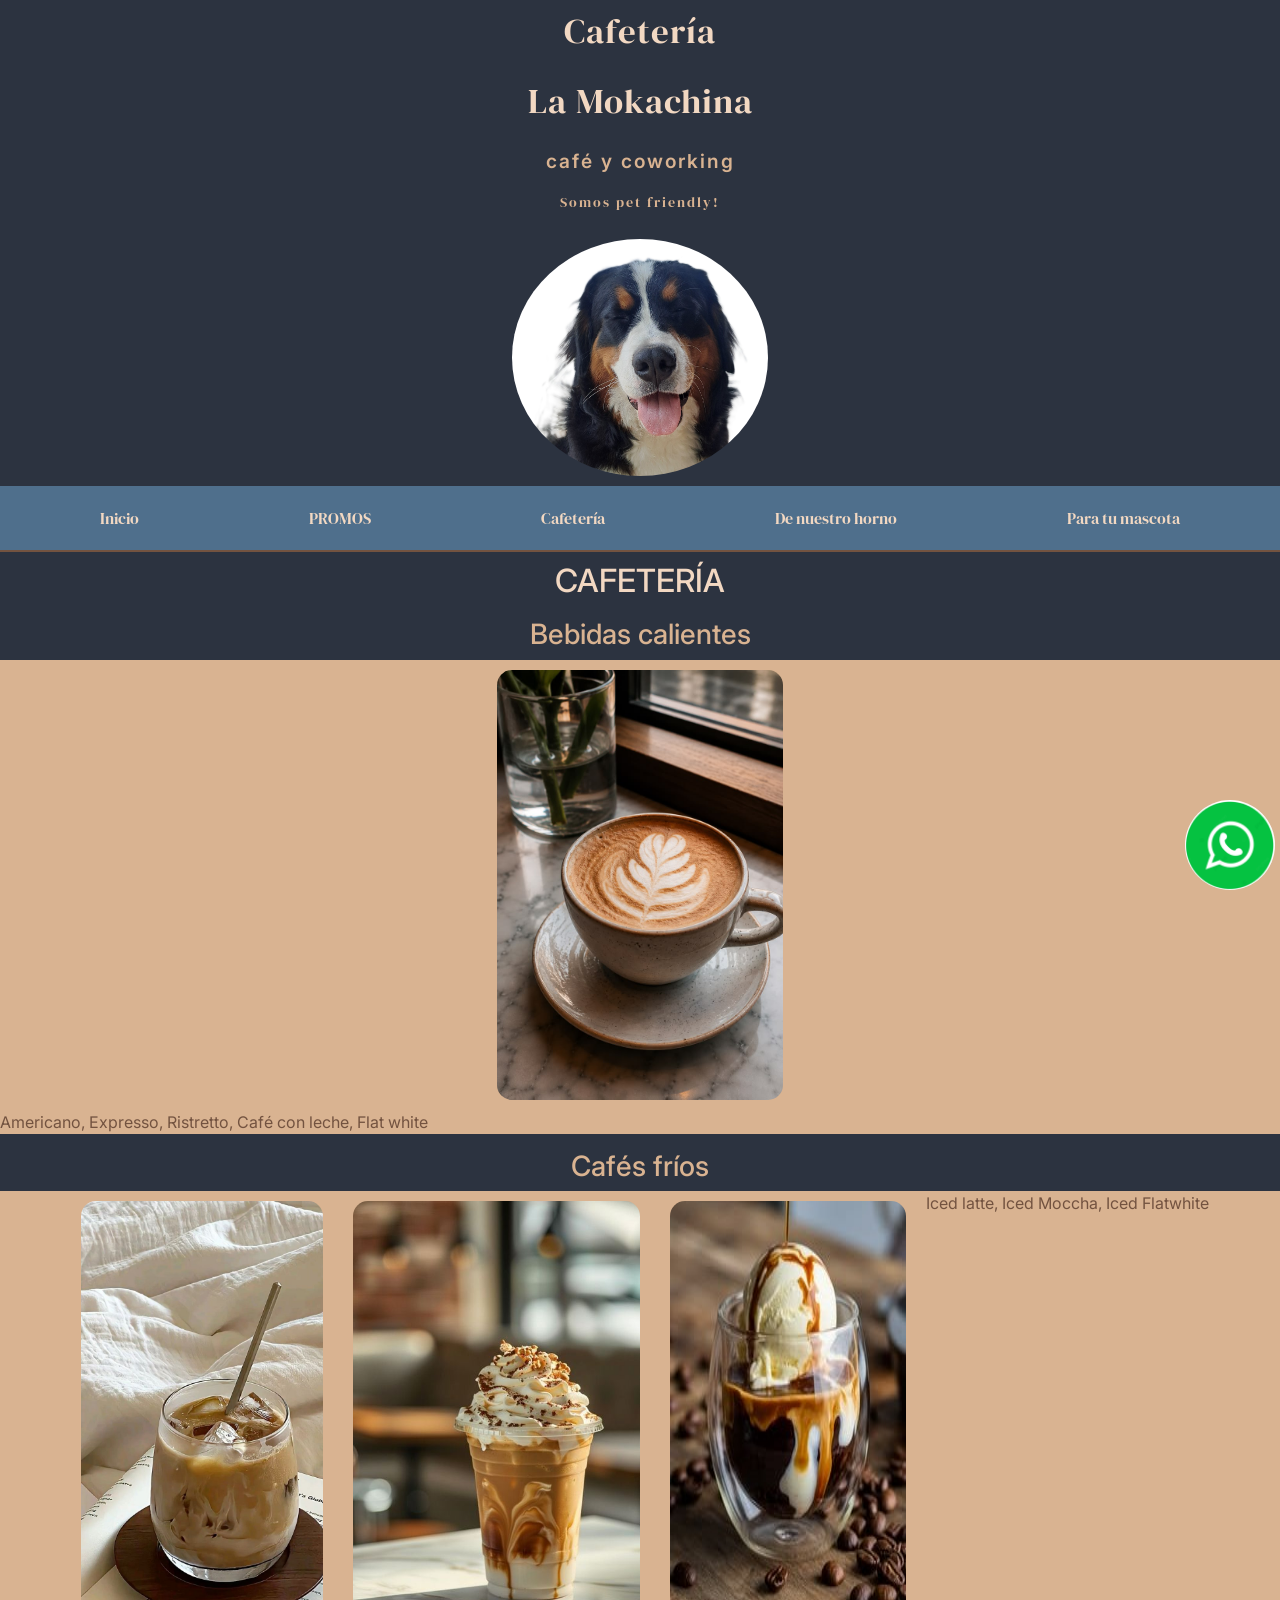
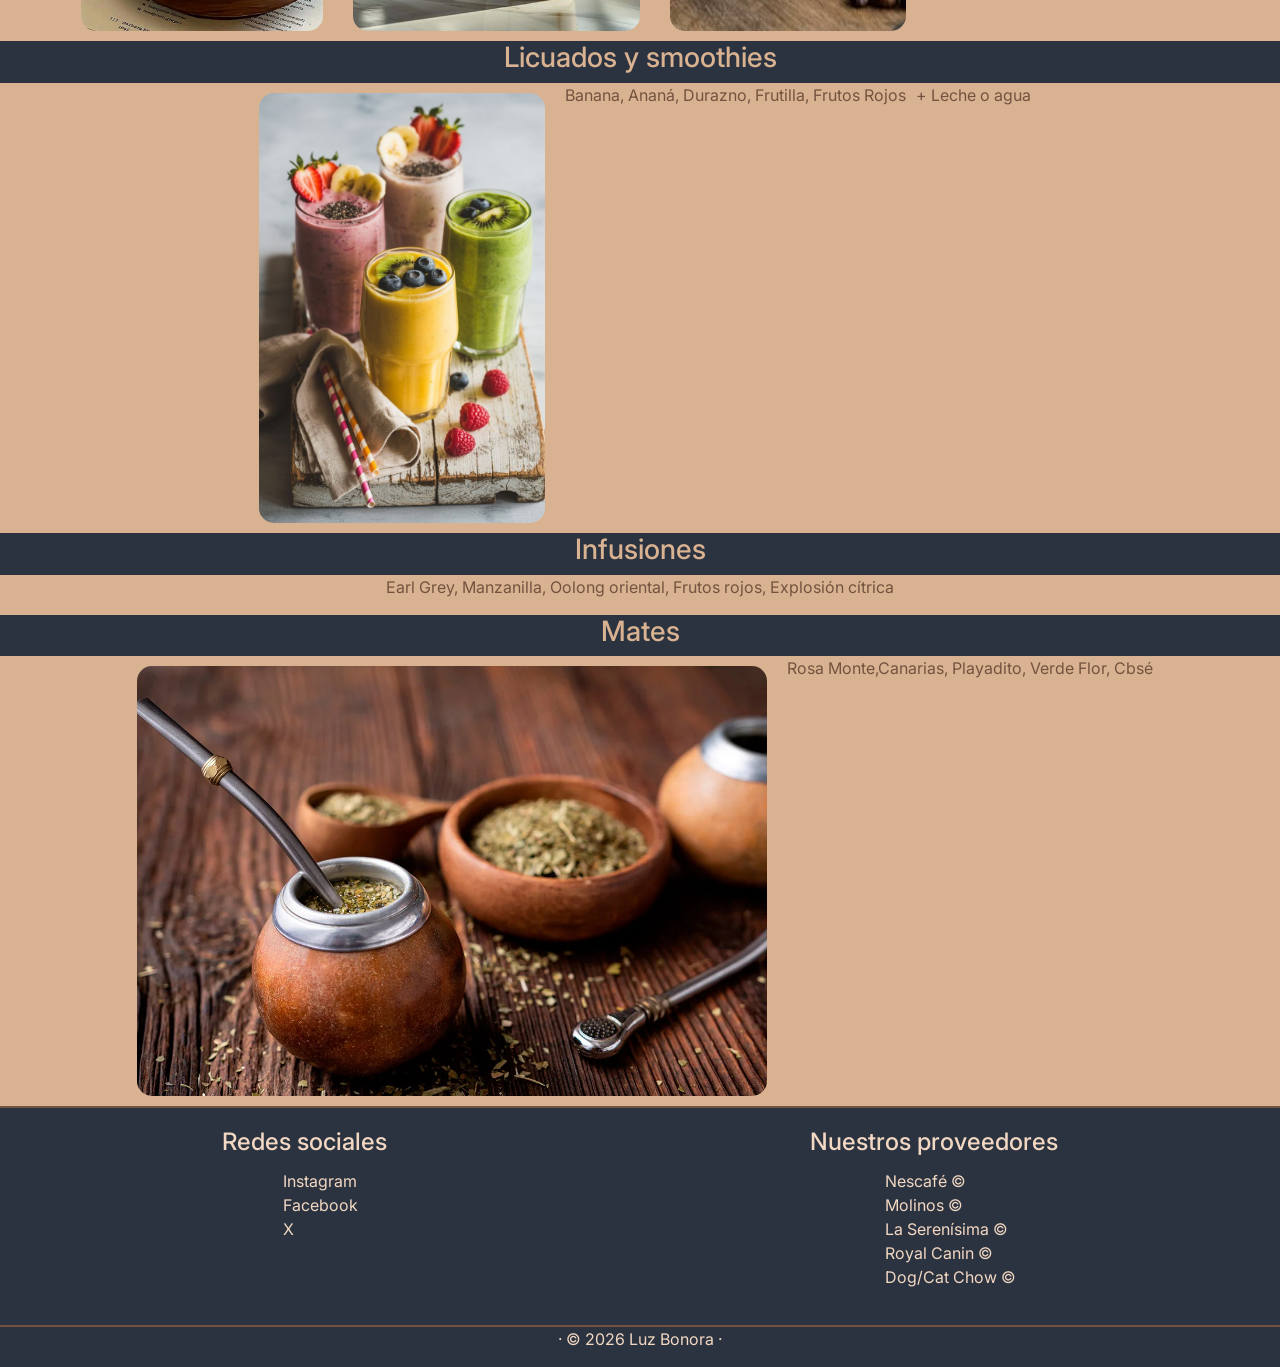
==== pages/cafeteria.html @ 5c9969b3 "Se creó el repositorio con 5 html" ====
<!DOCTYPE html>
<html lang="es">
<head>
    <meta charset="UTF-8">
    <meta name="viewport" content="width=device-width, initial-scale=1.0">
    <title>Cafeteria</title>
    <link href="https://cdn.jsdelivr.net/npm/bootstrap@5.3.8/dist/css/bootstrap.min.css" rel="stylesheet" integrity="sha384-sRIl4kxILFvY47J16cr9ZwB07vP4J8+LH7qKQnuqkuIAvNWLzeN8tE5YBujZqJLB" crossorigin="anonymous">
    <link rel="preconnect" href="https://fonts.googleapis.com">
    <link rel="preconnect" href="https://fonts.gstatic.com" crossorigin>

    <link href="https://fonts.googleapis.com/css2?family=DM+Serif+Display&family=Inter:wght@400;500;600;700&display=swap" rel="stylesheet">
    <link rel="stylesheet" href="../css/style.css">

</head>
<body>
    <header>
        <h1 class="maintitle">Cafetería </h1>
        <h1 class="maintitle">La Mokachina</h1>
        <h2 class="secondtitle">café y coworking</h2>
        <p class="eslogan">Somos pet friendly!</p>
        <div class="icono_moka">
            <img src="../img/moka.jpg" alt="Moka">
        </div>
        

        <nav class="navbar">
            <ul>
                <li><a href="../index.html">Inicio</a></li>
                <li><a href="./promos.html">PROMOS</a></li>
                <li><a href="">Cafetería</a></li>
                <li><a href="./horno.html">De nuestro horno</a></li>
                <li><a href="./mascota.html">Para tu mascota</a></li>

            </ul>   
          

        </nav>

    </header>


    <main>
        <section class="contenedor-cards">
            <h2>CAFETERÍA</h2>
            
            <h3>Bebidas calientes</h3>
            <div class="cards">
                <img src="../img/café.jpg" alt="">



            </div>
            <p>
            Americano, Expresso, Ristretto, Café con leche, Flat white
            </p>
            
            <h3>Cafés fríos</h3> 
            <div class="cards">

                <img src="../img/Cafe_frio.jpg" alt="Café frío">
                <img src="../img/frappe.jpg" alt="Frappé">
                <img src="../img/affogato.jpg" alt="Affogato">
                <p>Iced latte, Iced Moccha, Iced Flatwhite</p>
            </div>

            <h3>Licuados y smoothies</h3>
            <div class="cards">

                <img src="../img/Licuados y smoothies.jpg" alt="">
                <p>Banana, Ananá, Durazno, Frutilla, Frutos Rojos</p>
                <p>+ Leche o agua</p>

            </div>
           
            <h3>Infusiones</h3>
            <div class="cards">

                <p>Earl Grey, Manzanilla, Oolong oriental, Frutos rojos, Explosión cítrica</p>
            </div>

            <h3>Mates</h3>
            <div class="cards">

                <img src="../img/mate.jpeg" alt=""> 
                <p>
                    Rosa Monte,Canarias, Playadito, Verde Flor, Cbsé 
                </p>
            </div>
        

        


        </section>

        
        <div class="wsp">
            <img src="../img/wsp.png" alt="Ícono wsp">
        </div>

    </main>


    <footer class="footer">
        <div class="contenedor-footer">
            <div class="lista-footer">
                <h4>Redes sociales</h4>
                <ul>
                    <li>Instagram</li>
                    <li>Facebook</li>
                    <li>X</li>
                </ul>
    
            </div>
            <div class="lista-footer">
                <h4>Nuestros proveedores</h4>
                <ul>
                    <li>Nescafé ©</li>
                    <li>Molinos ©</li>
                    <li>La Serenísima ©</li>
                    <li>Royal Canin ©</li>
                    <li>Dog/Cat Chow ©</li>
                </ul>
            
            </div>
        </div>
        <div class="copyright">
            <p>· © 2026 Luz Bonora ·</p>
        </div>
    </footer>
</body>
</html>
---- css/style.css ----
/*RESET*/
* {
  padding: 0;
  margin: 0;
  box-sizing: 0;
}

/*VARIABLES*/
/*azulmarino: #2c3340; 
azul acero#4F6F8C;
crema #D9B391;
leche #F2D8C2;
cafe#735340; */


/*h1, h2, h3 {
    font-family: 'Playfair Display', serif;
}

body {
    font-family: 'Montserrat', sans-serif;
}*/


/*mixins*/



body{
  font-family: "Inter", sans-serif; 
  background-color: #2C3340;
  color: #F2D8C2;
  overflow-x: hidden;
}

/* HEADER */

header {
  background-color:#2C3340;
  min-height: 40vh;
  display: flex;
  text-align: center;
  flex-direction: column;
  align-items: center;
  justify-content: space-evenly;
  height: auto;
  position: relative;
}


h1 {
  font-family: "DM Serif Display", serif;
  font-size: 2.2rem;
  font-weight: 400;
  color: #F2D8C2;
  letter-spacing: 1px;
  padding: 10px;
  text-align: center
}



.secondtitle{
  font-family: "Inter", sans-serif;
  font-size: 1.2rem;
  font-weight: 600;
  color: #D9B391;
  letter-spacing: 2px;
  padding: 10px;
  text-align: center
}

.eslogan{
  font-family: "DM Serif Display", serif;
  font-size: 0.9rem;
  font-weight: 100;
  color: #D9B391;
  letter-spacing: 2px; 
  
}

.icono_moka img{
  top: 10px;
  max-width: 20%;
  max-height: 20%;
  margin-top: 10px;
  border-radius: 50%;
  position: static;

  transition: transform 1.5s ease; 

}

.icono_moka img:hover{
  transform: rotate(360deg);
}

.navbar {
  background-color: #4F6F8C;
  width: 100%;
  margin-top: 10px;
  font-family: "DM Serif Display", serif;
  position: sticky;
  border-bottom: 2px solid #735340;
  height: auto;
  display: flex;
  padding: 20px ;
  justify-content: center;

}

.navbar ul {
  list-style: none;
  display: flex;
  gap: 10px ;
  width: 100%;
  justify-content: space-around;
  align-items: center;
  margin: 0;
  padding: 0;
}


.navbar ul li a{
  color: #F2D8C2; 
  text-decoration: none;
}
.navbar ul li a:hover{
  color: #D9B391; 
  transition: .25s;
}




.wsp img {
  /*position: sticky;
  justify-content: end;
  border-radius: 50%;*/

  bottom: 10px;
  max-width: 10%;
  max-height: 10%;
  border-radius: 50%;
  position: fixed;
  right: 5px;
  height: auto;
  width: auto;

}

.wsp img:hover{

  cursor: pointer;  
}

/* FIN HEADER*/

/*MAIN*/

.contenedor-novedades{
  background-color:#4F6F8C;
  display: grid;

  grid-template-columns: repeat(2, 1fr);
  gap: 40px;
  margin-top: 40px;
  justify-items: center;

}

.box-novedades {
  border: 1px solid black;

  border-radius: 8px;
  overflow: hidden;
  font-weight: bold;
}

.contenedor-cards{

}

.contenedor-cards h2{
color: #F2D8C2;
text-align: center;
gap: 10px;
padding: 10px;
}
.contenedor-cards h3{
  color:#D9B391;
  text-align: center;
  gap: 0;
  padding: 0;
}
.contenedor-cards p{
  background-color: #D9B391;
  color: #735340;

}

.cards{
  background-color: #D9B391;
  width: auto ;
  height:auto;
  margin: 0px;
  overflow: hidden;
  gap: 10px;
  display: flex;
  justify-content: center ;
  




}

.cards img{
  display: block;
  /* max 30vh maxheight 50vh*/
  max-width: auto;
  max-height: 50vh;
  border-radius: 25px;
  padding: 10px; 

}


/*.carousel-item img{
  display: block;
  max-width: 50vh;
  max-height: 50vh;
  border-radius: 25px;
  padding: 10px;
}*/

.ajustar-imagen {
  height: 50vh;
  object-fit: cover;
}

/*---FOOTER-----*/

footer{
background-color: #2C3340;
color: #F2D8C2;
}

.contenedor-footer{
border-top: 2px solid #735340;
padding: 20px;
display: flex;
gap: 20px;
justify-content: space-around;
}


.lista-footer {
  display: flex;
  flex-direction: column;
 
  align-items: center;
  gap: 4px;


}

.lista-footer ul{
  list-style: none; 
  justify-content: center;

}
 .lista-footer ul li a{
  text-decoration: none;
  color: #F2D8C2;
  justify-content: center;

 }

.lista-footer ul li a:hover{
  cursor: pointer;
  color: #4F6F8C;
}
.copyright {
  border-top: 2px solid #735340;
  text-align: center;
}


/*Estilos de las medias queries*/
/*@media (min-width: 768px){
  .header{ 
  display: flex;
  justify-content: space-between}
  .conteneder-cards{
  grid-template-columns: repeat(2,1fr);
  padding: 24px;
  gap: 20px;}
}*/

@media (max-width: 768px) {
  nav ul{
    text-align: center;
  }

  nav a{
    display: block;
    padding: 8px 0;
  }
}
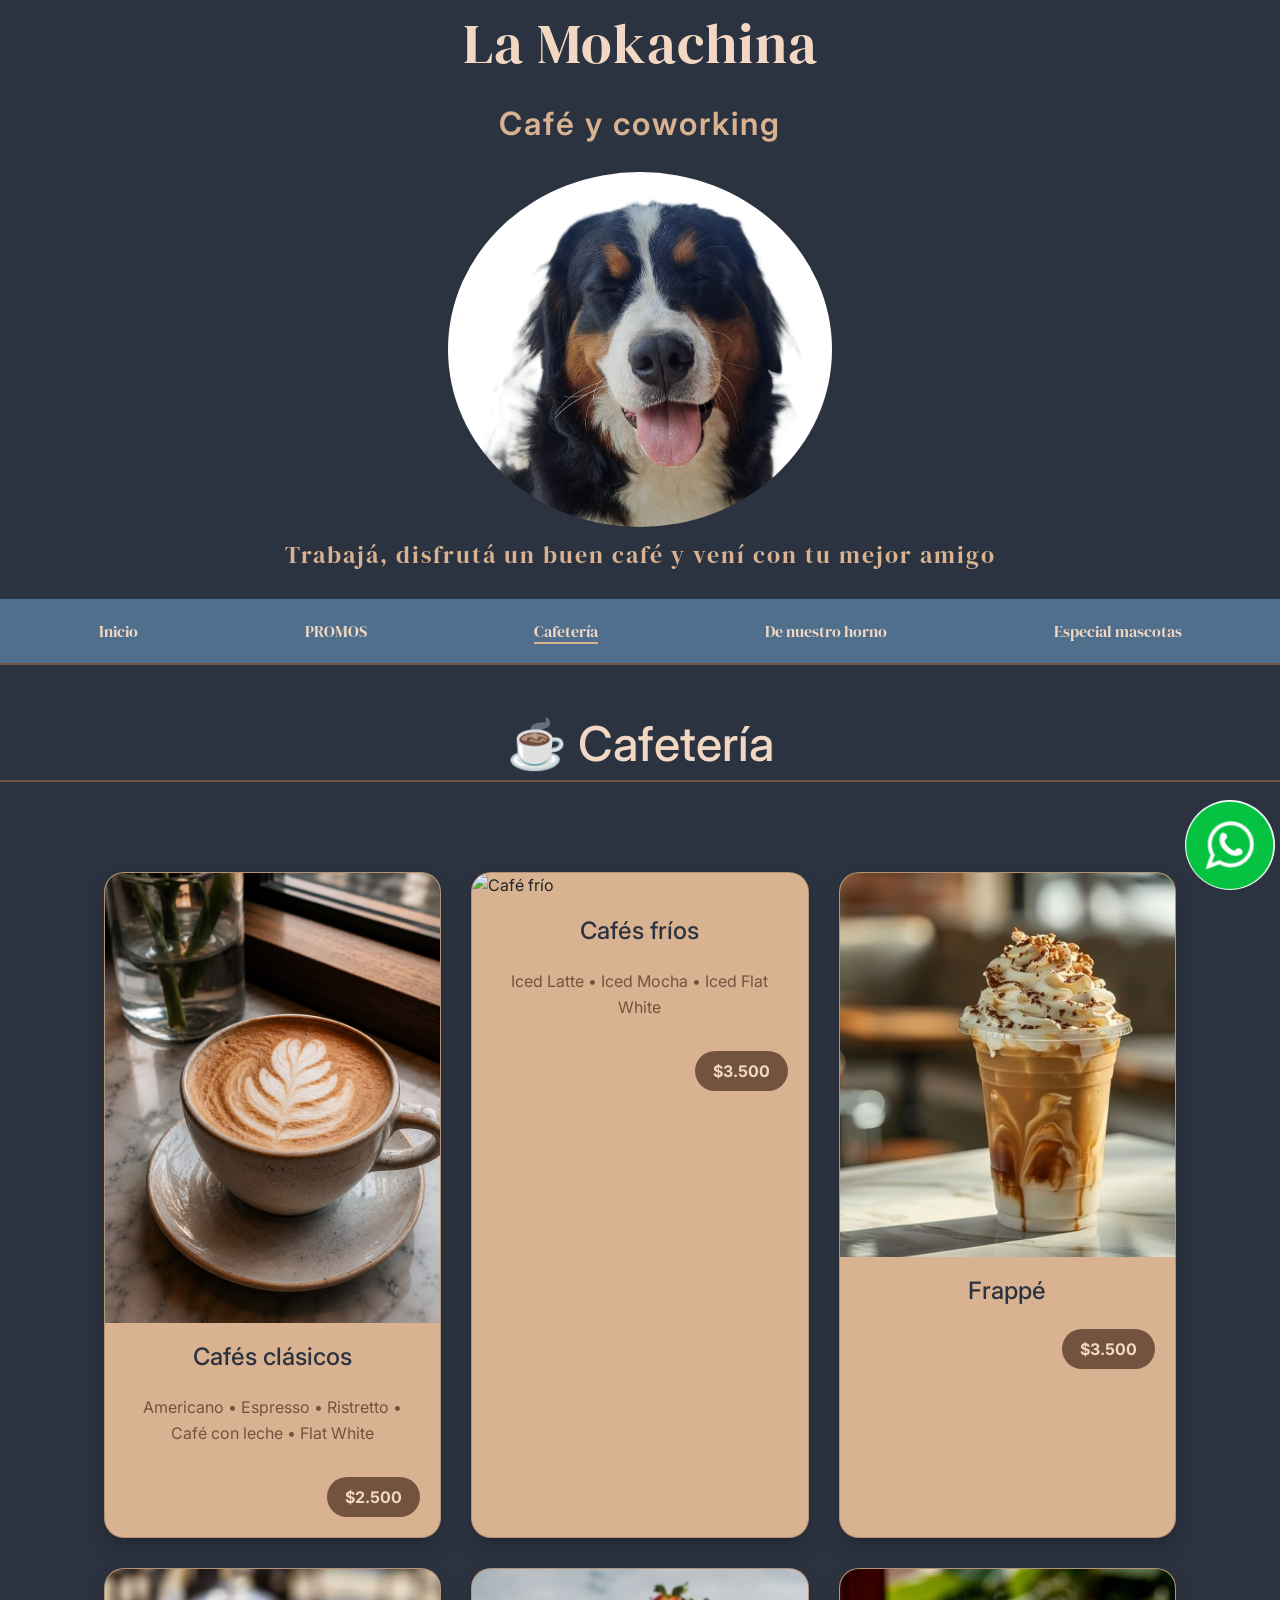
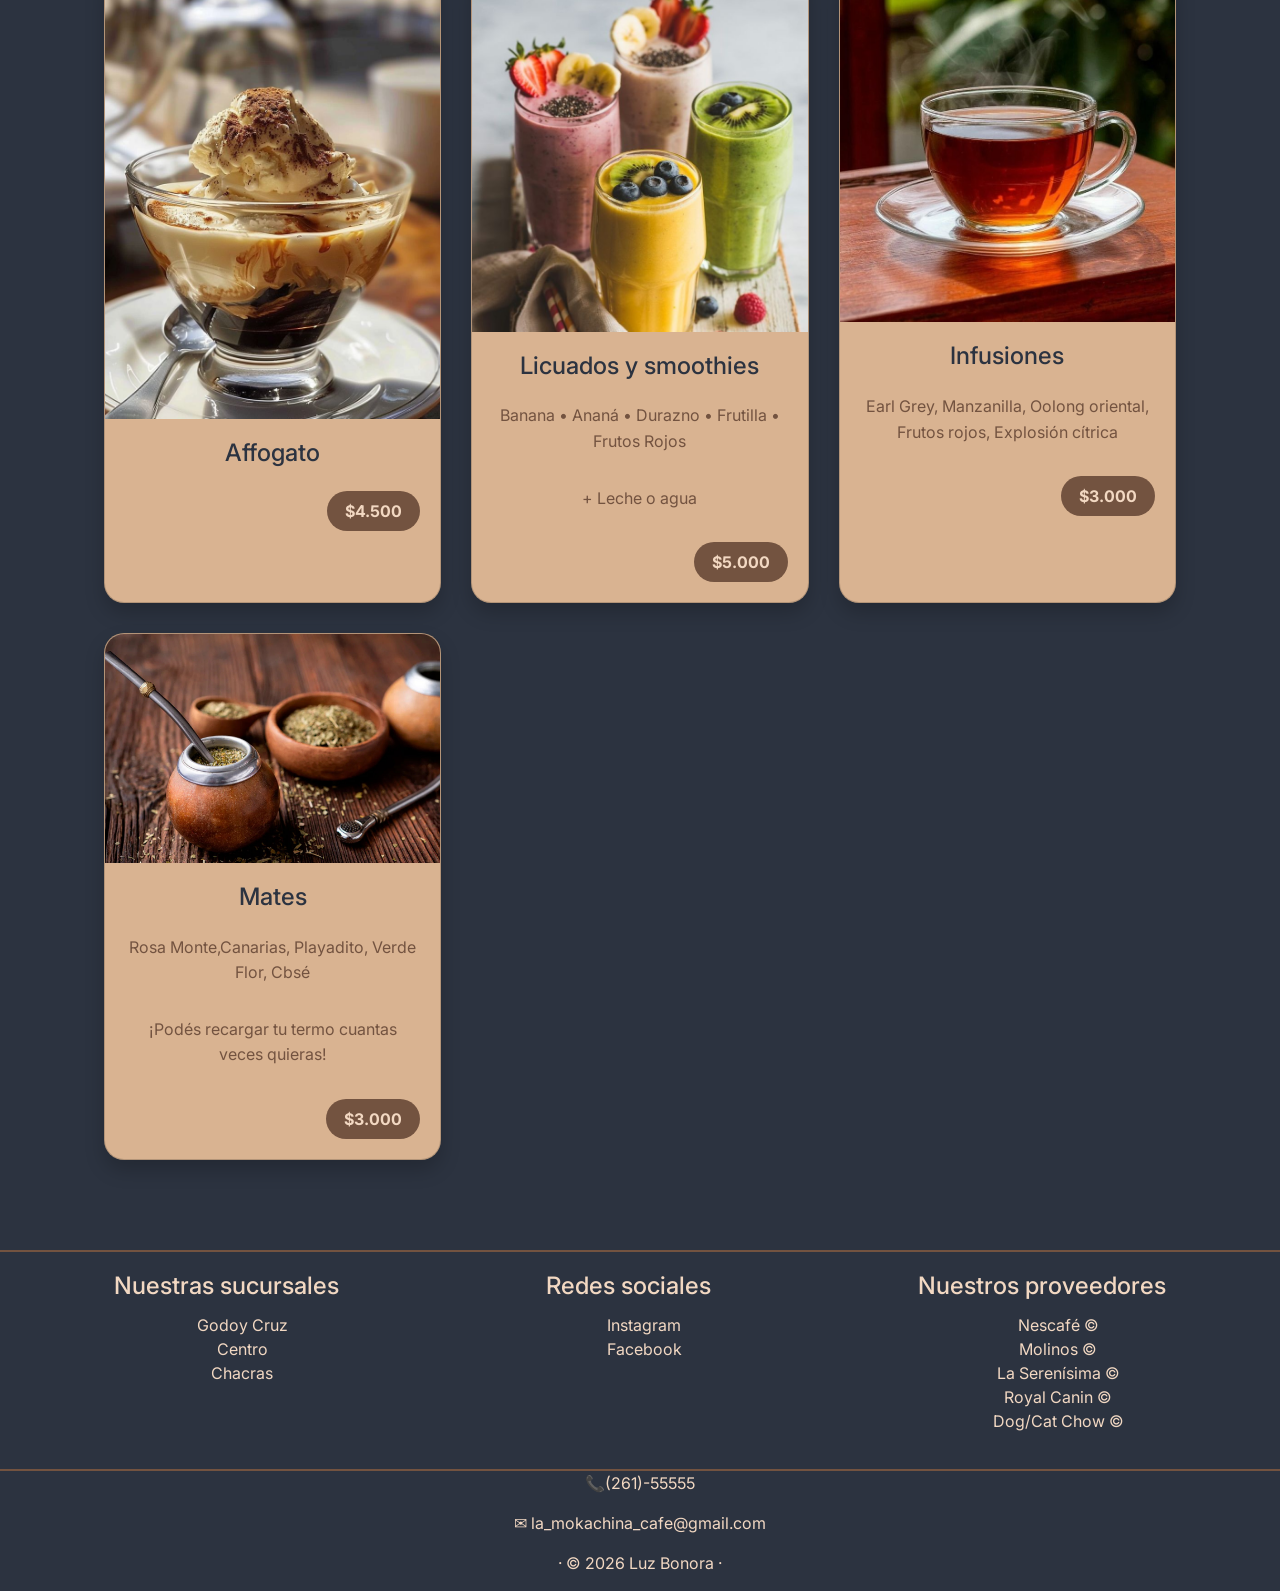
==== commit d32a075d: "Se crearon las cards y animaciones" ====
--- a/pages/cafeteria.html
+++ b/pages/cafeteria.html
@@ -14,22 +14,22 @@
 </head>
 <body>
     <header>
-        <h1 class="maintitle">Cafetería </h1>
         <h1 class="maintitle">La Mokachina</h1>
-        <h2 class="secondtitle">café y coworking</h2>
-        <p class="eslogan">Somos pet friendly!</p>
+        <h2 class="secondtitle">Café y coworking</h2>
         <div class="icono_moka">
             <img src="../img/moka.jpg" alt="Moka">
         </div>
+        <p class="eslogan">Trabajá, disfrutá un buen café
+        y vení con tu mejor amigo</p>
         
 
         <nav class="navbar">
             <ul>
                 <li><a href="../index.html">Inicio</a></li>
                 <li><a href="./promos.html">PROMOS</a></li>
-                <li><a href="">Cafetería</a></li>
+                <li><a class="activo">Cafetería</a></li>
                 <li><a href="./horno.html">De nuestro horno</a></li>
-                <li><a href="./mascota.html">Para tu mascota</a></li>
+                <li><a href="./mascota.html">Especial mascotas</a></li>
 
             </ul>   
           
@@ -40,52 +40,98 @@
 
 
     <main>
+        <section class="titulo-menu">
+            <h2>☕ Cafetería</h2>
+        </section>
+
         <section class="contenedor-cards">
-            <h2>CAFETERÍA</h2>
-            
-            <h3>Bebidas calientes</h3>
-            <div class="cards">
-                <img src="../img/café.jpg" alt="">
 
 
+            <article class="card">
+                <img src="../img/cafe.jpg" alt="Taza con café">
 
+                <div class="info">
+                    <h3>Cafés clásicos</h3>
+
+                    <p>
+                        Americano • Espresso • Ristretto • Café con leche • Flat White
+                    </p>
+
+                    <span class="precio">$2.500</span>
+                </div>
+            </article>
+
+            <article class="card">
+                <img src="../img/cafe_frio.jpg" alt="Café frío">
+
+                <div class="info">
+                    <h3>Cafés fríos</h3>
+
+                    <p>
+                        Iced Latte • Iced Mocha • Iced Flat White
+                    </p>
+
+                    <span class="precio">$3.500</span>
+                </div>
+            </article>
+
+            <article class="card">
+                <img src="../img/frappe.jpg" alt="Frappé">
+
+                <div class="info">
+                    <h3>Frappé</h3>
+
+                    <span class="precio">$3.500</span>
+                </div>
+            </article>
+            <article class="card">
+                <img src="../img/affogato.jpg" alt="Affogato">
+
+                <div class="info">
+                    <h3>Affogato</h3>
+
+                    <span class="precio">$4.500</span>
+                </div>
+            </article>
+            
+
+
+            <article class="card"> 
+                <img src="../img/licuado-smoothie.jpg" alt="Licuados y smoothies">
+            
+            <div class="info">
+                <h3>Licuados y smoothies</h3>
+
+                
+                <p>Banana • Ananá • Durazno • Frutilla • Frutos Rojos</p>
+                <p>+ Leche o agua</p>
+                <span class="precio">$5.000</span>
+                
             </div>
-            <p>
-            Americano, Expresso, Ristretto, Café con leche, Flat white
-            </p>
-            
-            <h3>Cafés fríos</h3> 
-            <div class="cards">
+           </article>
 
-                <img src="../img/Cafe_frio.jpg" alt="Café frío">
-                <img src="../img/frappe.jpg" alt="Frappé">
-                <img src="../img/affogato.jpg" alt="Affogato">
-                <p>Iced latte, Iced Moccha, Iced Flatwhite</p>
+           <article class="card"> 
+                <img src="../img/te.jpg" alt="Taza con infusión">
+             <div class="info">
+                <h3>Infusiones</h3>
+                
+                <p>Earl Grey, Manzanilla, Oolong oriental, Frutos rojos, Explosión cítrica</p>
+               <span class="precio">$3.000</span>
             </div>
+            </article>
 
-            <h3>Licuados y smoothies</h3>
-            <div class="cards">
 
-                <img src="../img/Licuados y smoothies.jpg" alt="">
-                <p>Banana, Ananá, Durazno, Frutilla, Frutos Rojos</p>
-                <p>+ Leche o agua</p>
-
-            </div>
-           
-            <h3>Infusiones</h3>
-            <div class="cards">
-
-                <p>Earl Grey, Manzanilla, Oolong oriental, Frutos rojos, Explosión cítrica</p>
-            </div>
-
-            <h3>Mates</h3>
-            <div class="cards">
-
+            <article class="card">
                 <img src="../img/mate.jpeg" alt=""> 
-                <p>
-                    Rosa Monte,Canarias, Playadito, Verde Flor, Cbsé 
-                </p>
-            </div>
+                <div class="info">
+                    
+                    <h3>Mates</h3>
+                
+                    <p>Rosa Monte,Canarias, Playadito, Verde Flor, Cbsé</p>
+                    <p>¡Podés recargar tu termo cuantas veces quieras!</p>
+                    <span class="precio">$3.000</span>
+                 </div>
+            </article>
         
 
         
@@ -95,7 +141,9 @@
 
         
         <div class="wsp">
-            <img src="../img/wsp.png" alt="Ícono wsp">
+            <a href="https://web.whatsapp.com/" target="_blank">
+                <img src="../img/wsp.png" alt="Ícono wsp">
+            </a>
         </div>
 
     </main>
@@ -104,11 +152,20 @@
     <footer class="footer">
         <div class="contenedor-footer">
             <div class="lista-footer">
+                <h4>Nuestras sucursales</h4>
+                <ul>
+                    <li>Godoy Cruz</li>
+                    <li>Centro</li>
+                    <li>Chacras</li>
+
+                </ul>
+
+            </div>
+            <div class="lista-footer">
                 <h4>Redes sociales</h4>
                 <ul>
-                    <li>Instagram</li>
-                    <li>Facebook</li>
-                    <li>X</li>
+                    <li><a href="https://www.instagram.com/"target="_blank">Instagram</a></li>
+                    <li><a href="https://www.facebook.com/"target="_blank">Facebook</a></li>
                 </ul>
     
             </div>
@@ -125,6 +182,8 @@
             </div>
         </div>
         <div class="copyright">
+            <p>📞(261)-55555 </p>
+            <p>✉ la_mokachina_cafe@gmail.com</p>
             <p>· © 2026 Luz Bonora ·</p>
         </div>
     </footer>
--- a/css/style.css
+++ b/css/style.css
@@ -2,7 +2,7 @@
 * {
   padding: 0;
   margin: 0;
-  box-sizing: 0;
+  box-sizing: border-box;
 }
 
 /*VARIABLES*/
@@ -13,13 +13,6 @@
 cafe#735340; */
 
 
-/*h1, h2, h3 {
-    font-family: 'Playfair Display', serif;
-}
-
-body {
-    font-family: 'Montserrat', sans-serif;
-}*/
 
 
 /*mixins*/
@@ -50,7 +43,7 @@
 
 h1 {
   font-family: "DM Serif Display", serif;
-  font-size: 2.2rem;
+  font-size: 3.5rem;
   font-weight: 400;
   color: #F2D8C2;
   letter-spacing: 1px;
@@ -62,7 +55,7 @@
 
 .secondtitle{
   font-family: "Inter", sans-serif;
-  font-size: 1.2rem;
+  font-size: 2rem;
   font-weight: 600;
   color: #D9B391;
   letter-spacing: 2px;
@@ -72,21 +65,22 @@
 
 .eslogan{
   font-family: "DM Serif Display", serif;
-  font-size: 0.9rem;
+  font-size: 1.5rem;
   font-weight: 100;
   color: #D9B391;
   letter-spacing: 2px; 
+  margin-top: 10px;
   
 }
 
 .icono_moka img{
   top: 10px;
-  max-width: 20%;
-  max-height: 20%;
+  max-width: 30%;
+  max-height: 30%;
   margin-top: 10px;
   border-radius: 50%;
   position: static;
-
+  border-color: #2C3340;
   transition: transform 1.5s ease; 
 
 }
@@ -128,6 +122,7 @@
 .navbar ul li a:hover{
   color: #D9B391; 
   transition: .25s;
+  text-decoration: underline;
 }
 
 
@@ -146,103 +141,261 @@
   right: 5px;
   height: auto;
   width: auto;
+  transition: transform 0.5s
 
 }
 
 .wsp img:hover{
-
+  transform: scale(1.1);
   cursor: pointer;  
+
 }
 
 /* FIN HEADER*/
 
 /*MAIN*/
 
-.contenedor-novedades{
-  background-color:#4F6F8C;
+.contenedor-somos{
+  margin-top: 10px;
+  border-bottom: 2px solid #735340;
+  text-align: center;
+}
+
+main h2{
+ text-align: center;
+ margin-top: 10px; 
+
+}
+.activo{
+    color:#D9B391;
+    border-bottom:2px solid #D9B391;
+}
+
+
+.titulo-menu {
+  text-align: center;
+  margin: 50px 0;
+  border-bottom: 2px solid #735340;
+}
+
+.titulo-menu h2 {
+  font-size: 3rem;
+  color: #F2D8C2;
+
+}
+.contenedor-cards {
+  width: 90%;
+  max-width: 1200px;
+  margin: 50px auto;
+
   display: grid;
 
-  grid-template-columns: repeat(2, 1fr);
-  gap: 40px;
-  margin-top: 40px;
-  justify-items: center;
-
-}
-
-.box-novedades {
-  border: 1px solid black;
-
-  border-radius: 8px;
+  grid-template-columns: repeat(auto-fit, minmax(320px, 1fr));
+
+  gap: 30px;
+  padding:40px;
+
+  border-radius:25px;
+}
+
+.contenedor-cards h2 {
+  color: #F2D8C2;
+  text-align: center;
+  gap: 10px;
+  padding: 10px;
+  font-size: 2.5rem;
+
+  margin-bottom: 40px;
+
+  position: relative;
+
+}
+
+.contenedor-cards h2::after {
+  content: "";
+  display: block;
+  width: 120px;
+  height: 3px;
+  margin: 12px auto;
+  background: #D9B391;
+  border-radius: 5px;
+}
+
+.categoria {
+  grid-column: 1 / -1;
+  margin: 2rem auto 1rem;
+  color: #D9B391;
+  font-size: 2rem;
+  text-align: center;
+}
+
+.info h3{
+
+    color:#2C3340;
+    text-align: center;
+    font-size:1.5rem;
+}
+.info p{
+  background:none;
+  text-align: center;
+  color:#735340;
+  line-height:1.6;
+}
+.precio {
+  
+  margin-top: auto;
+
+  align-self: flex-end;
+
+  background: #735340;
+
+  color: #F2D8C2;
+
+  padding: 8px 18px;
+
+  border-radius: 20px;
+
+  font-weight: bold;
+}
+
+
+.card {
+  display: flex;
+  flex-direction: column;
+  background: #D9B391;
+  border-radius: 20px;
   overflow: hidden;
-  font-weight: bold;
-}
-
-.contenedor-cards{
-
-}
-
-.contenedor-cards h2{
-color: #F2D8C2;
-text-align: center;
-gap: 10px;
-padding: 10px;
-}
-.contenedor-cards h3{
-  color:#D9B391;
-  text-align: center;
-  gap: 0;
-  padding: 0;
-}
-.contenedor-cards p{
-  background-color: #D9B391;
-  color: #735340;
-
-}
-
-.cards{
-  background-color: #D9B391;
-  width: auto ;
-  height:auto;
-  margin: 0px;
-  overflow: hidden;
-  gap: 10px;
-  display: flex;
-  justify-content: center ;
-  
-
-
-
-
-}
-
-.cards img{
-  display: block;
-  /* max 30vh maxheight 50vh*/
+  transition: .3s;
+  box-shadow: 0 10px 20px rgba(0, 0, 0, .2);
+}
+.card:hover {
+
+  transform: translateY(-8px);
+
+  box-shadow: 0 20px 30px rgba(0, 0, 0, .3);
+}
+
+
+.card img {
+  /*width: 100%;
+  height: 250px;*/
   max-width: auto;
   max-height: 50vh;
-  border-radius: 25px;
-  padding: 10px; 
-
-}
-
-
-/*.carousel-item img{
+
+  object-fit: cover;
+
+}
+.card img{
+  transition:.4s;
+}
+
+.card:hover img{
+  transform:scale(1.05);
+}
+.info{
+
+  padding:20px;
+  display:flex;
+  flex-direction:column;
+  gap:15px;
+}
+
+
+/*---Suscursales---*/
+.contenedor-sucursales{
+  border-bottom: 2px solid #735340
+}  
+
+.contenedor-sucursales p{
+  text-align: center;
+}
+/*---Sucursales Estilos carrusel---*/
+.carousel-item{
+  justify-items: center;
+
+}
+
+.carousel-item h5{
+  color:#F2D8C2;
+  font-weight: 1000;
+  background-color: #2C3340;
+ 
+}
+.carousel-item img{
   display: block;
-  max-width: 50vh;
-  max-height: 50vh;
+  max-width: 70vh;
+  max-height: 70vh;
   border-radius: 25px;
   padding: 10px;
-}*/
+  border-color: #4F6F8C;
+}
 
 .ajustar-imagen {
   height: 50vh;
   object-fit: cover;
 }
 
+/*---RESERVAS---*/
+.contenedor-reservas{
+  margin-top: 10px;
+  margin-inline: 10px;
+  justify-content: space-between;
+
+}
+
+form {
+    background-color: #D9B391;
+    padding: 2rem;
+    border-radius: 12px;
+    color: #4F6F8C;
+    font-weight: 700;
+}
+.form-control,.form-select,.form-sucursal {
+    background-color: #F2D8C2;
+    border: 2px solid #D9B391;
+    color: #2c3340;
+}
+
+.form-control,.form-select,.form-sucursal:focus {
+    background-color: #F2D8C2;
+    border-color: #4F6F8C;
+    color: #2c3340;
+    box-shadow: 0 0 0 .2rem rgba(79, 111, 140, 0.25);
+}
+
+.form-control,.form-select,.form-select::placeholder {
+    color: #735340;
+    opacity: .7;
+}
+
+.boton-formulario {
+
+  background: #F2D8C2;
+  color: #2c3340;
+  border: 2px solid #2c3340;
+  padding: 14px 28px;
+  border-radius: 8px;
+  font-family: "Inter", sans-serif;
+  font-weight: 600;
+  transition: .3s;
+}
+
+.boton-formulario:hover {
+  background: #2c3340;
+  color: #F2D8C2;
+}
+
+
+
+
+
+
+
 /*---FOOTER-----*/
 
 footer{
 background-color: #2C3340;
+/*background-color:#4F6F8C;*/
 color: #F2D8C2;
 }
 
@@ -258,7 +411,7 @@
 .lista-footer {
   display: flex;
   flex-direction: column;
- 
+ text-align: center;
   align-items: center;
   gap: 4px;
 
@@ -274,12 +427,12 @@
   text-decoration: none;
   color: #F2D8C2;
   justify-content: center;
-
  }
 
 .lista-footer ul li a:hover{
   cursor: pointer;
   color: #4F6F8C;
+  text-decoration: underline;
 }
 .copyright {
   border-top: 2px solid #735340;
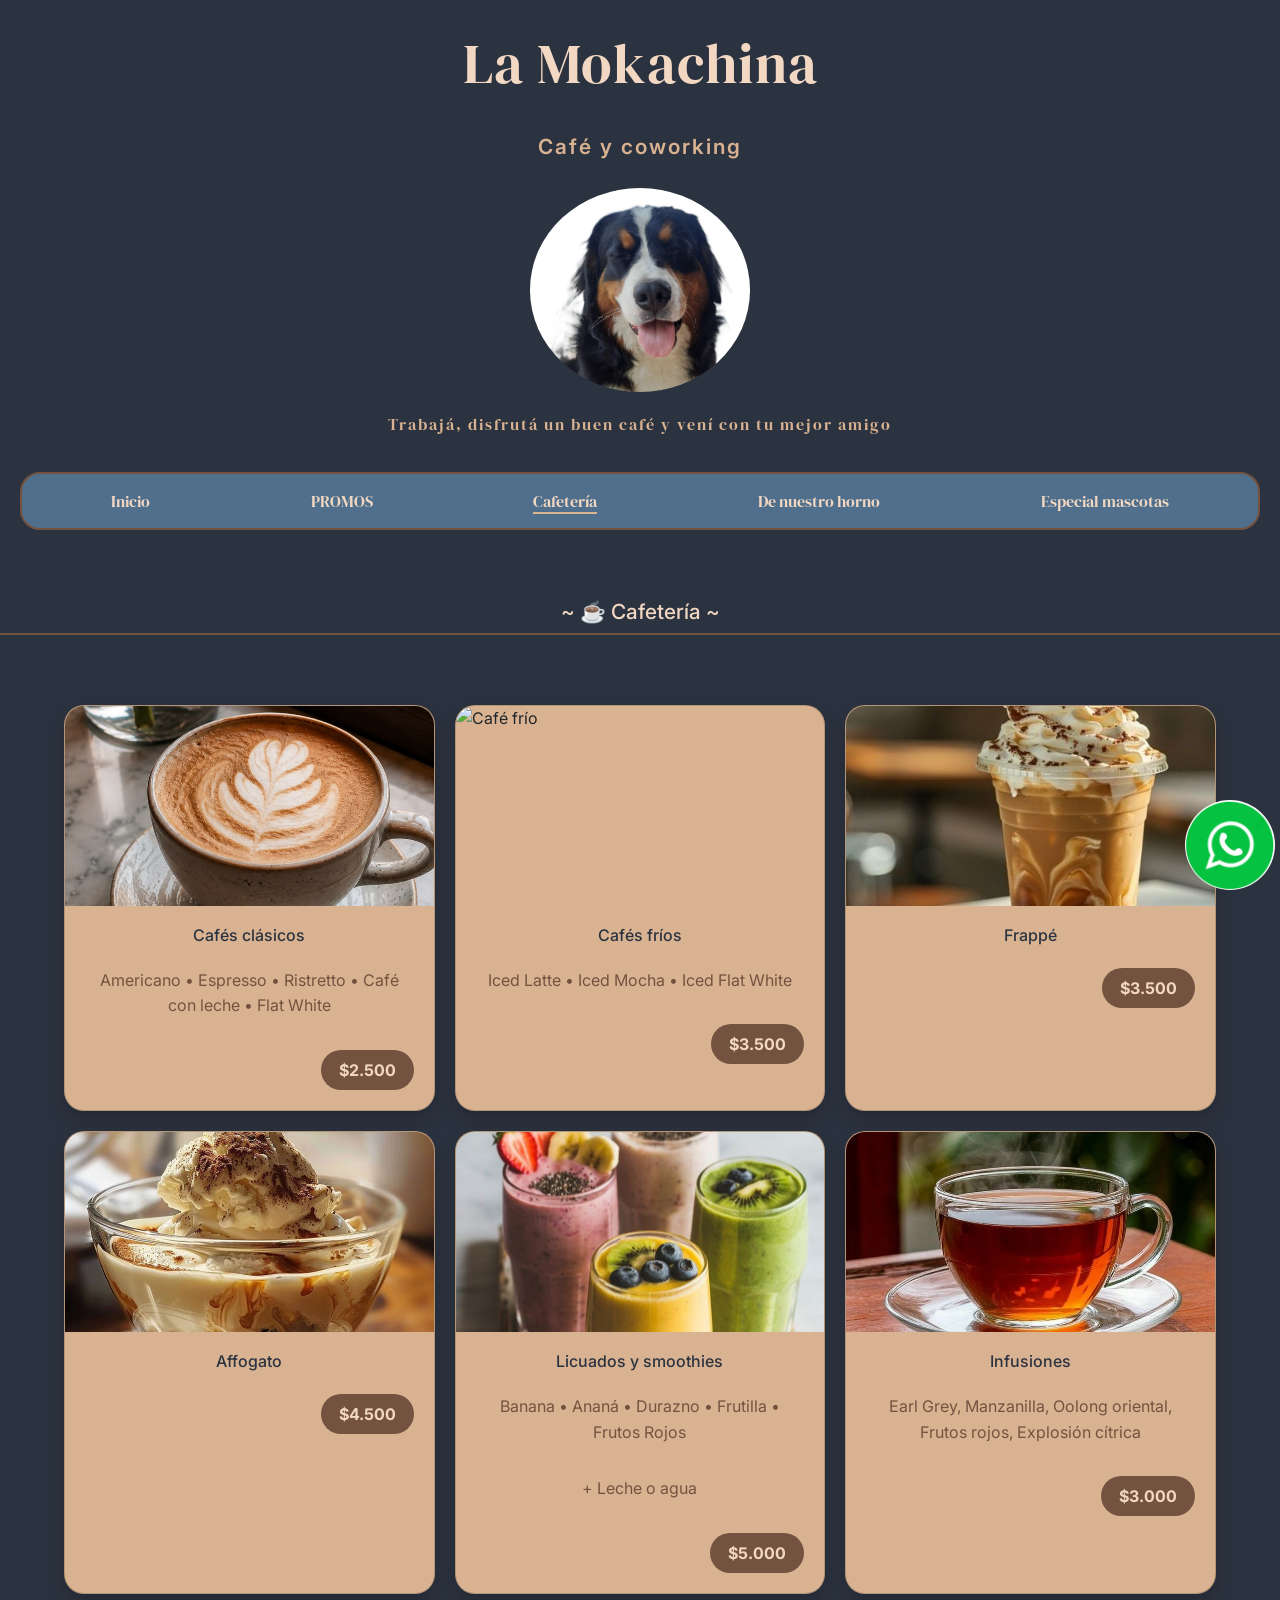
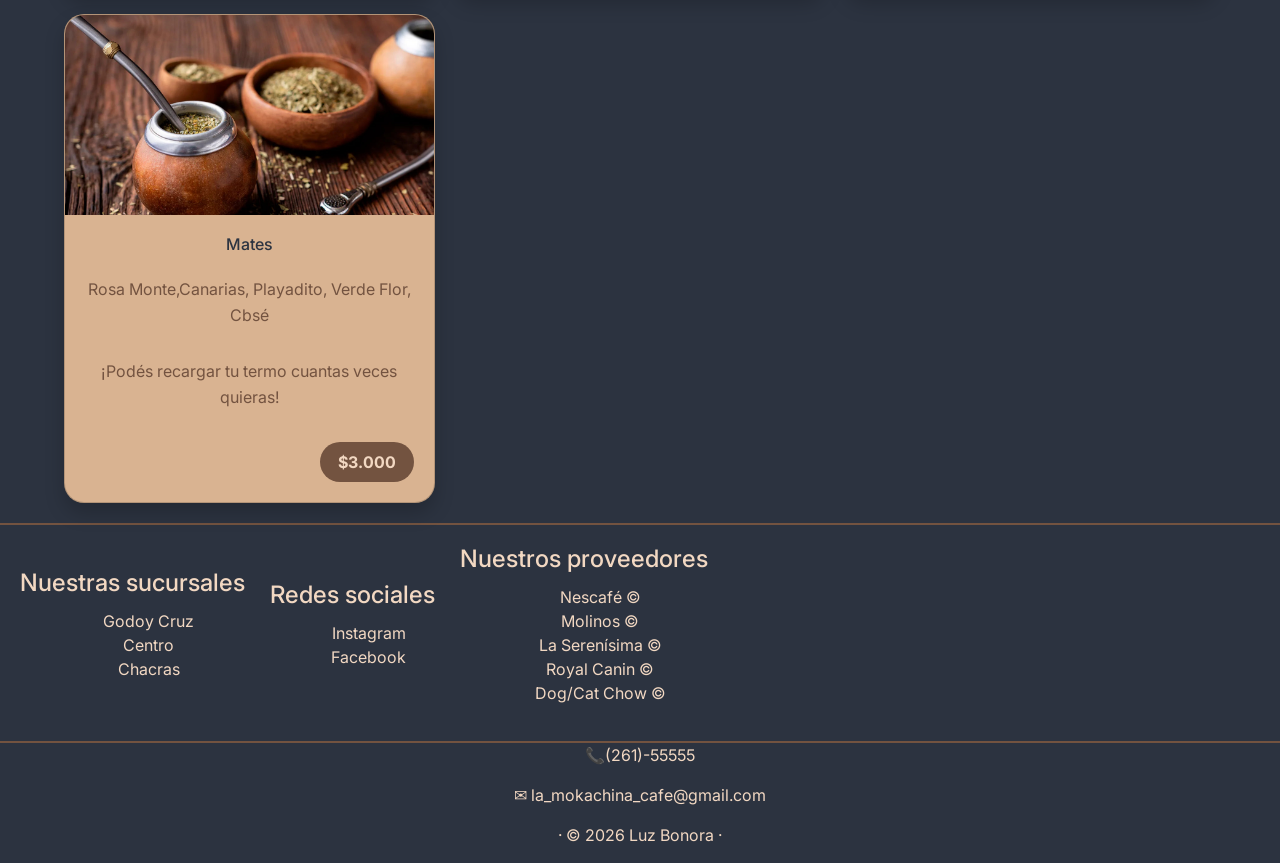
==== commit 4b587abb: "Se ajustaron las media queries" ====
--- a/pages/cafeteria.html
+++ b/pages/cafeteria.html
@@ -4,6 +4,10 @@
     <meta charset="UTF-8">
     <meta name="viewport" content="width=device-width, initial-scale=1.0">
     <title>Cafeteria</title>
+    <meta name="description" content="La Mokachina es una cafetería pet friendly con espacios de coworking, cafetería de especialidad, pastelería artesanal y sucursales en Mendoza.">
+
+    <meta name="keywords" content="cafetería, café de especialidad, coworking, pet friendly, cafetería Mendoza, brunch, pastelería">
+    
     <link href="https://cdn.jsdelivr.net/npm/bootstrap@5.3.8/dist/css/bootstrap.min.css" rel="stylesheet" integrity="sha384-sRIl4kxILFvY47J16cr9ZwB07vP4J8+LH7qKQnuqkuIAvNWLzeN8tE5YBujZqJLB" crossorigin="anonymous">
     <link rel="preconnect" href="https://fonts.googleapis.com">
     <link rel="preconnect" href="https://fonts.gstatic.com" crossorigin>
@@ -41,14 +45,14 @@
 
     <main>
         <section class="titulo-menu">
-            <h2>☕ Cafetería</h2>
+            <h2>~ ☕ Cafetería ~</h2>
         </section>
 
         <section class="contenedor-cards">
 
 
             <article class="card">
-                <img src="../img/cafe.jpg" alt="Taza con café">
+                <img src="../img/cafe.jpg" alt="Taza con café" loading="lazy">
 
                 <div class="info">
                     <h3>Cafés clásicos</h3>
@@ -62,7 +66,7 @@
             </article>
 
             <article class="card">
-                <img src="../img/cafe_frio.jpg" alt="Café frío">
+                <img src="../img/cafe_frio.jpg" alt="Café frío" loading="lazy">
 
                 <div class="info">
                     <h3>Cafés fríos</h3>
@@ -76,7 +80,7 @@
             </article>
 
             <article class="card">
-                <img src="../img/frappe.jpg" alt="Frappé">
+                <img src="../img/frappe.jpg" alt="Frappé" loading="lazy">
 
                 <div class="info">
                     <h3>Frappé</h3>
@@ -85,7 +89,7 @@
                 </div>
             </article>
             <article class="card">
-                <img src="../img/affogato.jpg" alt="Affogato">
+                <img src="../img/affogato.jpg" alt="Affogato" loading="lazy">
 
                 <div class="info">
                     <h3>Affogato</h3>
@@ -97,7 +101,7 @@
 
 
             <article class="card"> 
-                <img src="../img/licuado-smoothie.jpg" alt="Licuados y smoothies">
+                <img src="../img/licuado-smoothie.jpg" alt="Licuados y smoothies" loading="lazy">
             
             <div class="info">
                 <h3>Licuados y smoothies</h3>
@@ -111,7 +115,7 @@
            </article>
 
            <article class="card"> 
-                <img src="../img/te.jpg" alt="Taza con infusión">
+                <img src="../img/te.jpg" alt="Taza con infusión" loading="lazy">
              <div class="info">
                 <h3>Infusiones</h3>
                 
@@ -122,7 +126,7 @@
 
 
             <article class="card">
-                <img src="../img/mate.jpeg" alt=""> 
+                <img src="../img/mate.jpeg" alt="Mate argentino, con bombilla y yerba" loading="lazy"> 
                 <div class="info">
                     
                     <h3>Mates</h3>
--- a/css/style.css
+++ b/css/style.css
@@ -5,6 +5,8 @@
   box-sizing: border-box;
 }
 
+
+/*----------estilos generales----------*/
 /*VARIABLES*/
 /*azulmarino: #2c3340; 
 azul acero#4F6F8C;
@@ -29,21 +31,33 @@
 /* HEADER */
 
 header {
-  background-color:#2C3340;
-  min-height: 40vh;
+  background: #2C3340;
   display: flex;
-  text-align: center;
   flex-direction: column;
   align-items: center;
-  justify-content: space-evenly;
-  height: auto;
-  position: relative;
-}
-
+  justify-content: center;
+  text-align: center;
+  padding: 20px;
+  gap: 10px;
+}
+
+
+
+
+.icono_moka img {
+  width: 140px;
+  border-radius: 50%;
+  transition: transform .8s;
+}
+
+.icono_moka img:hover{
+  transform: rotate(360deg);
+}
 
 h1 {
   font-family: "DM Serif Display", serif;
-  font-size: 3.5rem;
+  font-size: 2rem;
+  line-height: 1.2;
   font-weight: 400;
   color: #F2D8C2;
   letter-spacing: 1px;
@@ -51,11 +65,9 @@
   text-align: center
 }
 
-
-
 .secondtitle{
   font-family: "Inter", sans-serif;
-  font-size: 2rem;
+  font-size: 1.3rem;
   font-weight: 600;
   color: #D9B391;
   letter-spacing: 2px;
@@ -65,7 +77,8 @@
 
 .eslogan{
   font-family: "DM Serif Display", serif;
-  font-size: 1.5rem;
+  font-size: 1rem;
+  padding-inline: 15px;
   font-weight: 100;
   color: #D9B391;
   letter-spacing: 2px; 
@@ -73,21 +86,7 @@
   
 }
 
-.icono_moka img{
-  top: 10px;
-  max-width: 30%;
-  max-height: 30%;
-  margin-top: 10px;
-  border-radius: 50%;
-  position: static;
-  border-color: #2C3340;
-  transition: transform 1.5s ease; 
-
-}
-
-.icono_moka img:hover{
-  transform: rotate(360deg);
-}
+/*---NAV BAR---*/
 
 .navbar {
   background-color: #4F6F8C;
@@ -95,29 +94,35 @@
   margin-top: 10px;
   font-family: "DM Serif Display", serif;
   position: sticky;
+  border-top: 2px solid #735340;
   border-bottom: 2px solid #735340;
+  border-left: 2px solid #735340;
+  border-right: 2px solid #735340 ;
+  border-radius: 20px;
   height: auto;
-  display: flex;
-  padding: 20px ;
-  justify-content: center;
-
-}
+  padding: 15px;
+ }
 
 .navbar ul {
   list-style: none;
   display: flex;
-  gap: 10px ;
+  flex-direction: column;
+  gap: 12px; 
+  justify-content: center;
+  align-items: center;
   width: 100%;
-  justify-content: space-around;
-  align-items: center;
+  padding: 0;
   margin: 0;
-  padding: 0;
-}
+
+}
+
+
 
 
 .navbar ul li a{
   color: #F2D8C2; 
   text-decoration: none;
+  
 }
 .navbar ul li a:hover{
   color: #D9B391; 
@@ -179,23 +184,25 @@
 }
 
 .titulo-menu h2 {
-  font-size: 3rem;
-  color: #F2D8C2;
-
-}
+  font-size: 1.3rem;
+  color: #F2D8C2;
+
+}
+
+/*-----CARDS------*/
 .contenedor-cards {
+
+  display: grid;
+
+  grid-template-columns: 1fr;
+
+  gap: 20px;
+  padding:20px 0;
+
+  border-radius:25px;
   width: 90%;
-  max-width: 1200px;
-  margin: 50px auto;
-
-  display: grid;
-
-  grid-template-columns: repeat(auto-fit, minmax(320px, 1fr));
-
-  gap: 30px;
-  padding:40px;
-
-  border-radius:25px;
+  margin: auto;
+
 }
 
 .contenedor-cards h2 {
@@ -233,16 +240,17 @@
 
     color:#2C3340;
     text-align: center;
-    font-size:1.5rem;
+    font-size:1rem;
 }
 .info p{
   background:none;
   text-align: center;
   color:#735340;
+  font-size:1rem;
   line-height:1.6;
 }
 .precio {
-  
+  font-size:1rem;
   margin-top: auto;
 
   align-self: flex-end;
@@ -277,23 +285,17 @@
 
 
 .card img {
-  /*width: 100%;
-  height: 250px;*/
-  max-width: auto;
-  max-height: 50vh;
-
+  width: 100%;
+  height: 200px;
   object-fit: cover;
-
-}
-.card img{
   transition:.4s;
 }
 
 .card:hover img{
   transform:scale(1.05);
 }
+
 .info{
-
   padding:20px;
   display:flex;
   flex-direction:column;
@@ -301,7 +303,7 @@
 }
 
 
-/*---Suscursales---*/
+/*---CARRUSEL---*/
 .contenedor-sucursales{
   border-bottom: 2px solid #735340
 }  
@@ -335,7 +337,7 @@
   object-fit: cover;
 }
 
-/*---RESERVAS---*/
+/*---FORMULARIO RESERVAS---*/
 .contenedor-reservas{
   margin-top: 10px;
   margin-inline: 10px;
@@ -395,7 +397,6 @@
 
 footer{
 background-color: #2C3340;
-/*background-color:#4F6F8C;*/
 color: #F2D8C2;
 }
 
@@ -403,19 +404,18 @@
 border-top: 2px solid #735340;
 padding: 20px;
 display: flex;
-gap: 20px;
-justify-content: space-around;
+flex-direction: column;
+gap: 25px;
+align-items: center;
 }
 
 
 .lista-footer {
   display: flex;
   flex-direction: column;
- text-align: center;
+  text-align: center;
   align-items: center;
   gap: 4px;
-
-
 }
 
 .lista-footer ul{
@@ -427,7 +427,7 @@
   text-decoration: none;
   color: #F2D8C2;
   justify-content: center;
- }
+}
 
 .lista-footer ul li a:hover{
   cursor: pointer;
@@ -440,24 +440,44 @@
 }
 
 
-/*Estilos de las medias queries*/
-/*@media (min-width: 768px){
-  .header{ 
-  display: flex;
-  justify-content: space-between}
-  .conteneder-cards{
-  grid-template-columns: repeat(2,1fr);
-  padding: 24px;
-  gap: 20px;}
-}*/
-
-@media (max-width: 768px) {
-  nav ul{
-    text-align: center;
-  }
-
-  nav a{
-    display: block;
-    padding: 8px 0;
-  }
-}
+
+
+
+/* Tablet */
+@media (min-width: 768px) {
+.icono_moka img{
+  width:180px;
+}
+h1{
+  font-size:2.8rem;
+}
+
+.navbar ul{
+  flex-direction:row;
+  justify-content:space-around;
+}
+
+.contenedor-cards{
+  grid-template-columns:repeat(2,1fr);
+}
+
+.contenedor-footer{
+  flex-direction:row;
+}
+
+
+
+/*--DESKTOP--*/
+@media (min-width: 1024px)
+{
+.icono_moka img{
+  width:220px;
+}
+h1{
+  font-size:3.5rem;
+}
+.contenedor-cards{
+  grid-template-columns:
+  repeat(auto-fit,minmax(320px,1fr));
+}
+}
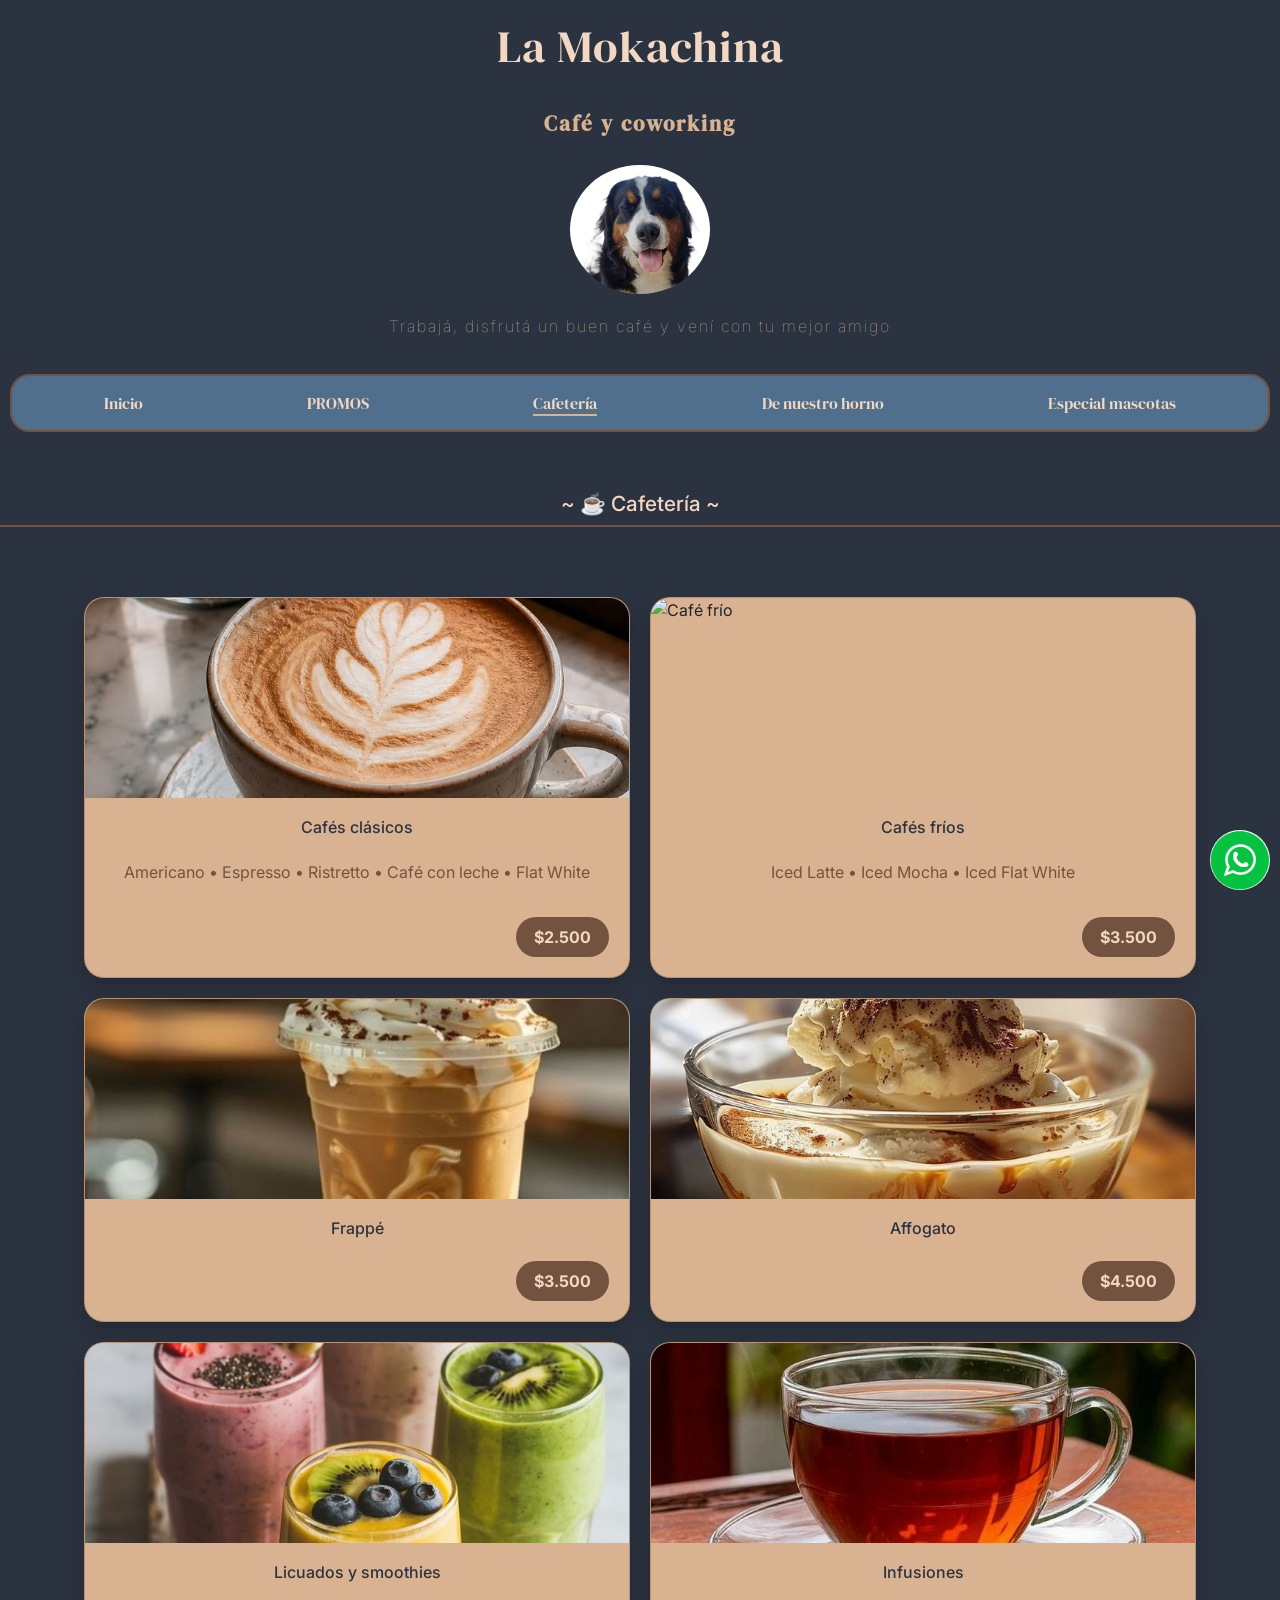
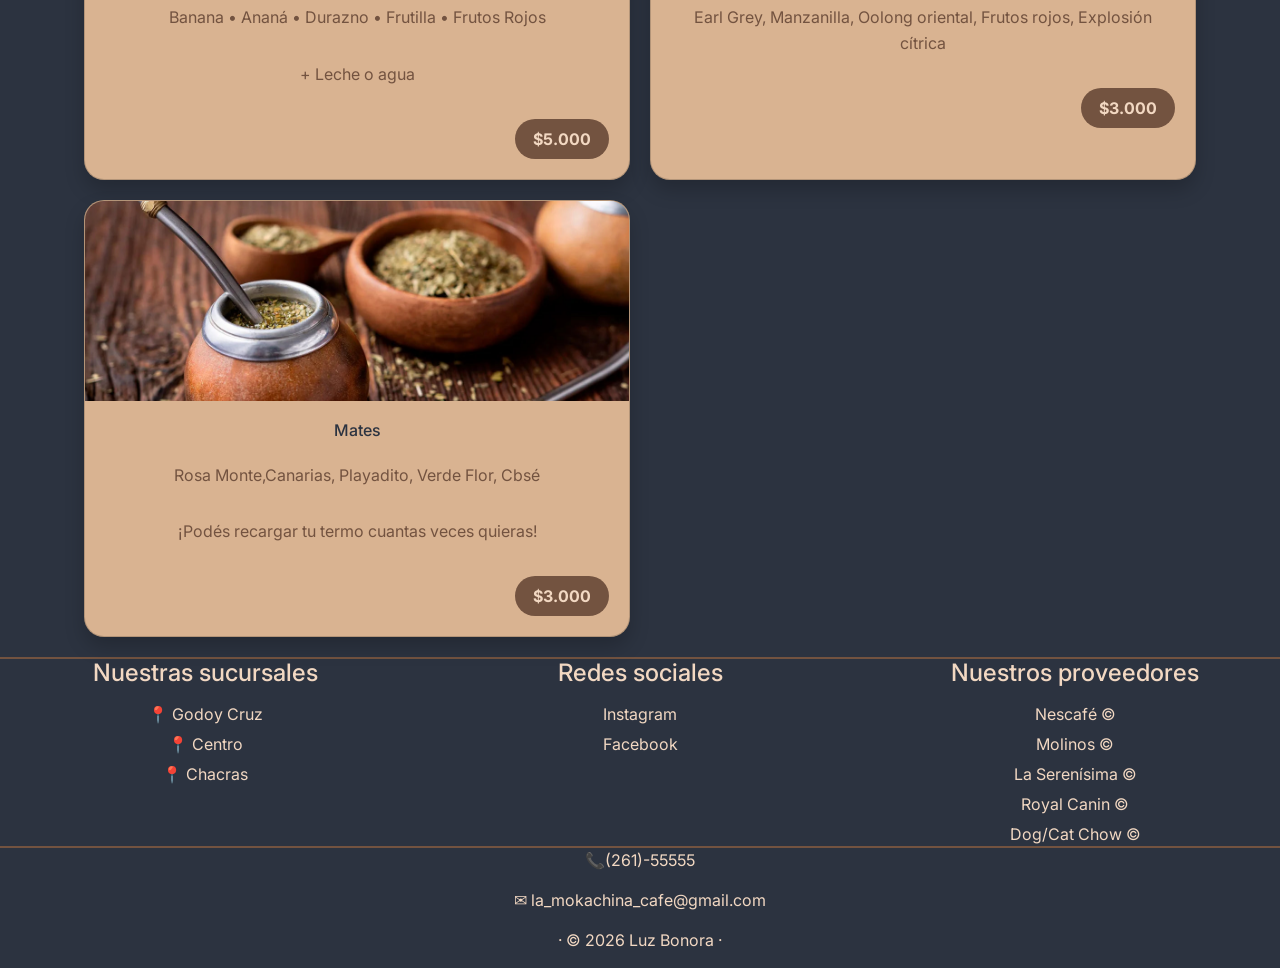
==== commit 9a3166e5: "se terminó la primer entrega del proyecto" ====
--- a/pages/cafeteria.html
+++ b/pages/cafeteria.html
@@ -153,14 +153,15 @@
     </main>
 
 
+ 
     <footer class="footer">
         <div class="contenedor-footer">
             <div class="lista-footer">
                 <h4>Nuestras sucursales</h4>
                 <ul>
-                    <li>Godoy Cruz</li>
-                    <li>Centro</li>
-                    <li>Chacras</li>
+                    <li>📍 Godoy Cruz</li>
+                    <li>📍 Centro</li>
+                    <li>📍 Chacras</li>
 
                 </ul>
 
--- a/css/style.css
+++ b/css/style.css
@@ -1,3 +1,4 @@
+@charset "UTF-8";
 /*RESET*/
 * {
   padding: 0;
@@ -5,204 +6,171 @@
   box-sizing: border-box;
 }
 
-
-/*----------estilos generales----------*/
 /*VARIABLES*/
-/*azulmarino: #2c3340; 
-azul acero#4F6F8C;
-crema #D9B391;
-leche #F2D8C2;
-cafe#735340; */
-
-
-
-
-/*mixins*/
-
-
-
-body{
-  font-family: "Inter", sans-serif; 
+/* Tipografías */
+/* Colores */
+/* Espaciados */
+/* Bordes */
+/* Tipografía */
+/* Tamaños */
+/* Transiciones */
+/* Sombras */
+/* Breakpoints */
+body {
+  font-family: "Inter", sans-serif;
   background-color: #2C3340;
   color: #F2D8C2;
   overflow-x: hidden;
 }
 
-/* HEADER */
+main h2 {
+  text-align: center;
+  margin-top: 10px;
+}
+
+.activo {
+  color: #D9B391;
+  border-bottom: 2px solid #D9B391;
+}
+
+.titulo-menu {
+  text-align: center;
+  margin: 50px 0;
+  border-bottom: 2px solid #735340;
+}
+
+.titulo-menu h2 {
+  font-size: 1.3rem;
+  color: #F2D8C2;
+}
+
+.info h3 {
+  color: #2C3340;
+  text-align: center;
+  font-size: 1rem;
+}
+
+.info p {
+  background: none;
+  text-align: center;
+  color: #735340;
+  font-size: 1rem;
+  line-height: 1.6;
+}
 
 header {
   background: #2C3340;
   display: flex;
   flex-direction: column;
+  justify-content: center;
   align-items: center;
-  justify-content: center;
-  text-align: center;
-  padding: 20px;
+  text-align: center;
+  padding: 10px;
   gap: 10px;
 }
-
-
-
-
-.icono_moka img {
+header .icono_moka img {
   width: 140px;
   border-radius: 50%;
-  transition: transform .8s;
-}
-
-.icono_moka img:hover{
+  transition: transform 0.8s;
+}
+header .icono_moka img:hover {
   transform: rotate(360deg);
 }
 
 h1 {
   font-family: "DM Serif Display", serif;
   font-size: 2rem;
+  color: #F2D8C2;
+  text-align: center;
   line-height: 1.2;
   font-weight: 400;
-  color: #F2D8C2;
   letter-spacing: 1px;
   padding: 10px;
-  text-align: center
-}
-
-.secondtitle{
+}
+
+.secondtitle {
+  font-family: "DM Serif Display", serif;
+  font-size: 1.3rem;
+  color: #D9B391;
+  text-align: center;
+  font-weight: 600;
+  letter-spacing: 2px;
+  padding: 10px;
+}
+
+.eslogan {
   font-family: "Inter", sans-serif;
-  font-size: 1.3rem;
-  font-weight: 600;
+  font-size: 1rem;
+  padding-inline: 15px;
+  margin-top: 10px;
+  font-weight: 100;
   color: #D9B391;
   letter-spacing: 2px;
-  padding: 10px;
-  text-align: center
-}
-
-.eslogan{
-  font-family: "DM Serif Display", serif;
-  font-size: 1rem;
-  padding-inline: 15px;
-  font-weight: 100;
-  color: #D9B391;
-  letter-spacing: 2px; 
-  margin-top: 10px;
-  
 }
 
 /*---NAV BAR---*/
-
 .navbar {
   background-color: #4F6F8C;
   width: 100%;
-  margin-top: 10px;
   font-family: "DM Serif Display", serif;
   position: sticky;
-  border-top: 2px solid #735340;
-  border-bottom: 2px solid #735340;
-  border-left: 2px solid #735340;
-  border-right: 2px solid #735340 ;
+  border: 2px solid #735340;
+  margin-top: 10px;
+  padding: 15px;
   border-radius: 20px;
-  height: auto;
-  padding: 15px;
- }
-
+}
 .navbar ul {
-  list-style: none;
-  display: flex;
-  flex-direction: column;
-  gap: 12px; 
+  display: flex;
+  flex-direction: column;
   justify-content: center;
   align-items: center;
+  list-style: none;
   width: 100%;
+  gap: 10px;
   padding: 0;
   margin: 0;
-
-}
-
-
-
-
-.navbar ul li a{
-  color: #F2D8C2; 
+}
+.navbar ul li a {
+  color: #F2D8C2;
   text-decoration: none;
-  
-}
-.navbar ul li a:hover{
-  color: #D9B391; 
-  transition: .25s;
+}
+.navbar ul li a:hover {
+  color: #D9B391;
+  transition: color 0.25s;
   text-decoration: underline;
 }
 
-
-
-
 .wsp img {
-  /*position: sticky;
-  justify-content: end;
-  border-radius: 50%;*/
-
+  position: fixed;
+  right: 10px;
   bottom: 10px;
-  max-width: 10%;
-  max-height: 10%;
+  width: 60px;
+  height: auto;
   border-radius: 50%;
-  position: fixed;
-  right: 5px;
-  height: auto;
-  width: auto;
-  transition: transform 0.5s
-
-}
-
-.wsp img:hover{
+  transition: transform 0.4s;
+}
+.wsp img:hover {
   transform: scale(1.1);
-  cursor: pointer;  
-
+  cursor: pointer;
 }
 
 /* FIN HEADER*/
-
 /*MAIN*/
-
-.contenedor-somos{
+.contenedor-somos {
   margin-top: 10px;
   border-bottom: 2px solid #735340;
   text-align: center;
 }
 
-main h2{
- text-align: center;
- margin-top: 10px; 
-
-}
-.activo{
-    color:#D9B391;
-    border-bottom:2px solid #D9B391;
-}
-
-
-.titulo-menu {
-  text-align: center;
-  margin: 50px 0;
-  border-bottom: 2px solid #735340;
-}
-
-.titulo-menu h2 {
-  font-size: 1.3rem;
-  color: #F2D8C2;
-
-}
-
 /*-----CARDS------*/
 .contenedor-cards {
-
   display: grid;
-
   grid-template-columns: 1fr;
-
   gap: 20px;
-  padding:20px 0;
-
-  border-radius:25px;
+  padding: 20px;
+  border-radius: 25px;
   width: 90%;
   margin: auto;
-
 }
 
 .contenedor-cards h2 {
@@ -211,11 +179,8 @@
   gap: 10px;
   padding: 10px;
   font-size: 2.5rem;
-
   margin-bottom: 40px;
-
   position: relative;
-
 }
 
 .contenedor-cards h2::after {
@@ -229,107 +194,116 @@
 }
 
 .categoria {
-  grid-column: 1 / -1;
+  grid-column: 1/-1;
   margin: 2rem auto 1rem;
   color: #D9B391;
   font-size: 2rem;
   text-align: center;
 }
 
-.info h3{
-
-    color:#2C3340;
-    text-align: center;
-    font-size:1rem;
-}
-.info p{
-  background:none;
-  text-align: center;
-  color:#735340;
-  font-size:1rem;
-  line-height:1.6;
-}
+.info {
+  display: flex;
+  flex-direction: column;
+  justify-content: flex-start;
+  align-items: stretch;
+  padding: 20px;
+  gap: 15px;
+}
+
 .precio {
-  font-size:1rem;
   margin-top: auto;
-
   align-self: flex-end;
-
   background: #735340;
-
-  color: #F2D8C2;
-
+  color: #F2D8C2;
   padding: 8px 18px;
-
   border-radius: 20px;
-
+  font-size: 1rem;
   font-weight: bold;
 }
 
-
 .card {
   display: flex;
   flex-direction: column;
+  justify-content: flex-start;
+  align-items: stretch;
   background: #D9B391;
   border-radius: 20px;
   overflow: hidden;
-  transition: .3s;
-  box-shadow: 0 10px 20px rgba(0, 0, 0, .2);
-}
+  transition: transform 0.4s;
+  box-shadow: 0 10px 20px rgba(0, 0, 0, 0.2);
+}
+
 .card:hover {
-
   transform: translateY(-8px);
-
-  box-shadow: 0 20px 30px rgba(0, 0, 0, .3);
-}
-
+  box-shadow: 0 20px 30px rgba(0, 0, 0, 0.3);
+}
 
 .card img {
   width: 100%;
+  display: block;
   height: 200px;
   object-fit: cover;
-  transition:.4s;
-}
-
-.card:hover img{
-  transform:scale(1.05);
-}
-
-.info{
-  padding:20px;
-  display:flex;
-  flex-direction:column;
-  gap:15px;
-}
-
+  transition: transform 0.4s;
+}
+
+.card:hover img {
+  transform: scale(1.05);
+}
+
+/* Cards de la página mascota */
+.card-moka {
+  display: flex;
+  flex-direction: column;
+  justify-content: flex-start;
+  align-items: stretch;
+  background: #D9B391;
+  border-radius: 20px;
+  overflow: hidden;
+  transition: transform 0.4s;
+  box-shadow: 0 10px 20px rgba(0, 0, 0, 0.2);
+}
+
+.card-moka:hover {
+  transform: translateY(-5px);
+  box-shadow: 0 20px 30px rgba(0, 0, 0, 0.3);
+}
+
+.card-moka img {
+  width: 100%;
+  display: block;
+  height: auto;
+  object-fit: cover;
+  transition: transform 0.4s;
+}
+
+.card-moka:hover img {
+  transform: scale(1.05);
+}
 
 /*---CARRUSEL---*/
-.contenedor-sucursales{
-  border-bottom: 2px solid #735340
-}  
-
-.contenedor-sucursales p{
-  text-align: center;
-}
+.contenedor-sucursales {
+  border-bottom: 2px solid #735340;
+}
+.contenedor-sucursales p {
+  text-align: center;
+}
+
 /*---Sucursales Estilos carrusel---*/
-.carousel-item{
+.carousel-item {
   justify-items: center;
-
-}
-
-.carousel-item h5{
-  color:#F2D8C2;
+}
+.carousel-item h5 {
+  color: #F2D8C2;
   font-weight: 1000;
   background-color: #2C3340;
- 
-}
-.carousel-item img{
+}
+.carousel-item img {
   display: block;
   max-width: 70vh;
   max-height: 70vh;
   border-radius: 25px;
   padding: 10px;
-  border-color: #4F6F8C;
+  border-color: #735340;
 }
 
 .ajustar-imagen {
@@ -338,146 +312,141 @@
 }
 
 /*---FORMULARIO RESERVAS---*/
-.contenedor-reservas{
+.contenedor-reservas {
   margin-top: 10px;
   margin-inline: 10px;
   justify-content: space-between;
-
 }
 
 form {
-    background-color: #D9B391;
-    padding: 2rem;
-    border-radius: 12px;
-    color: #4F6F8C;
-    font-weight: 700;
-}
-.form-control,.form-select,.form-sucursal {
-    background-color: #F2D8C2;
-    border: 2px solid #D9B391;
-    color: #2c3340;
-}
-
-.form-control,.form-select,.form-sucursal:focus {
-    background-color: #F2D8C2;
-    border-color: #4F6F8C;
-    color: #2c3340;
-    box-shadow: 0 0 0 .2rem rgba(79, 111, 140, 0.25);
-}
-
-.form-control,.form-select,.form-select::placeholder {
-    color: #735340;
-    opacity: .7;
+  background-color: #D9B391;
+  padding: 2rem;
+  border-radius: 12px;
+  color: #4F6F8C;
+  font-weight: 700;
+}
+
+.form-control,
+.form-select,
+.form-sucursal {
+  background-color: #F2D8C2;
+  border: 2px solid #D9B391;
+  color: #2C3340;
+}
+
+.form-control,
+.form-select,
+.form-sucursal:focus {
+  background-color: #F2D8C2;
+  border-color: #4F6F8C;
+  color: #2C3340;
+  box-shadow: 0 0 0 0.2rem rgba(79, 111, 140, 0.25);
+}
+
+.form-control,
+.form-select,
+.form-select::placeholder {
+  color: #735340;
+  opacity: 0.7;
 }
 
 .boton-formulario {
-
   background: #F2D8C2;
-  color: #2c3340;
-  border: 2px solid #2c3340;
-  padding: 14px 28px;
+  color: #2C3340;
+  border: 2px solid #2C3340;
   border-radius: 8px;
   font-family: "Inter", sans-serif;
-  font-weight: 600;
-  transition: .3s;
+  transition: 0.4s;
 }
 
 .boton-formulario:hover {
-  background: #2c3340;
-  color: #F2D8C2;
-}
-
-
-
-
-
-
+  background: #2C3340;
+  color: #F2D8C2;
+}
 
 /*---FOOTER-----*/
-
-footer{
-background-color: #2C3340;
-color: #F2D8C2;
-}
-
-.contenedor-footer{
-border-top: 2px solid #735340;
-padding: 20px;
-display: flex;
-flex-direction: column;
-gap: 25px;
-align-items: center;
-}
-
-
-.lista-footer {
-  display: flex;
-  flex-direction: column;
-  text-align: center;
+footer {
+  background-color: #2C3340;
+  color: #F2D8C2;
+}
+footer .contenedor-footer {
+  display: flex;
+  flex-direction: column;
+  justify-content: flex-start;
   align-items: center;
+  border-top: 2px solid #735340;
+  gap: 25px;
+}
+footer .contenedor-footer .lista-footer {
+  display: flex;
+  flex-direction: column;
+  justify-content: flex-start;
+  align-items: center;
+  text-align: center;
   gap: 4px;
 }
-
-.lista-footer ul{
-  list-style: none; 
-  justify-content: center;
-
-}
- .lista-footer ul li a{
+footer .contenedor-footer .lista-footer h4 {
+  margin-bottom: 10px;
+}
+footer .contenedor-footer .lista-footer ul {
+  list-style: none;
+  padding: 0;
+  margin: 0;
+}
+footer .contenedor-footer .lista-footer ul li a {
+  color: #F2D8C2;
   text-decoration: none;
-  color: #F2D8C2;
-  justify-content: center;
-}
-
-.lista-footer ul li a:hover{
-  cursor: pointer;
+}
+footer .contenedor-footer .lista-footer ul li a:hover {
   color: #4F6F8C;
   text-decoration: underline;
 }
-.copyright {
+footer .copyright {
   border-top: 2px solid #735340;
   text-align: center;
 }
-
-
-
-
 
 /* Tablet */
 @media (min-width: 768px) {
-.icono_moka img{
-  width:180px;
-}
-h1{
-  font-size:2.8rem;
-}
-
-.navbar ul{
-  flex-direction:row;
-  justify-content:space-around;
-}
-
-.contenedor-cards{
-  grid-template-columns:repeat(2,1fr);
-}
-
-.contenedor-footer{
-  flex-direction:row;
-}
-
-
-
-/*--DESKTOP--*/
-@media (min-width: 1024px)
-{
-.icono_moka img{
-  width:220px;
-}
-h1{
-  font-size:3.5rem;
-}
-.contenedor-cards{
-  grid-template-columns:
-  repeat(auto-fit,minmax(320px,1fr));
-}
-}+  .icono_moka img {
+    width: 180px;
+  }
+  .navbar ul {
+    flex-direction: row;
+    justify-content: space-around;
+  }
+  .contenedor-cards {
+    grid-template-columns: repeat(2, 1fr);
+  }
+  .contenedor-footer {
+    flex-direction: row;
+  }
+  h1 {
+    font-size: 2.8rem;
+  }
+}
+/*Escritorio*/
+@media (min-width: 1024px) {
+  footer .contenedor-footer {
+    display: flex;
+    flex-direction: row;
+    justify-content: space-evenly;
+    align-items: flex-start;
+  }
+  footer .lista-footer {
+    flex: 1;
+    text-align: center;
+  }
+  footer .lista-footer h4 {
+    margin-bottom: 10px;
+  }
+  footer .lista-footer ul {
+    display: flex;
+    flex-direction: column;
+    justify-content: flex-start;
+    align-items: center;
+    gap: 6px;
+  }
+}
+
+/*# sourceMappingURL=style.css.map */
